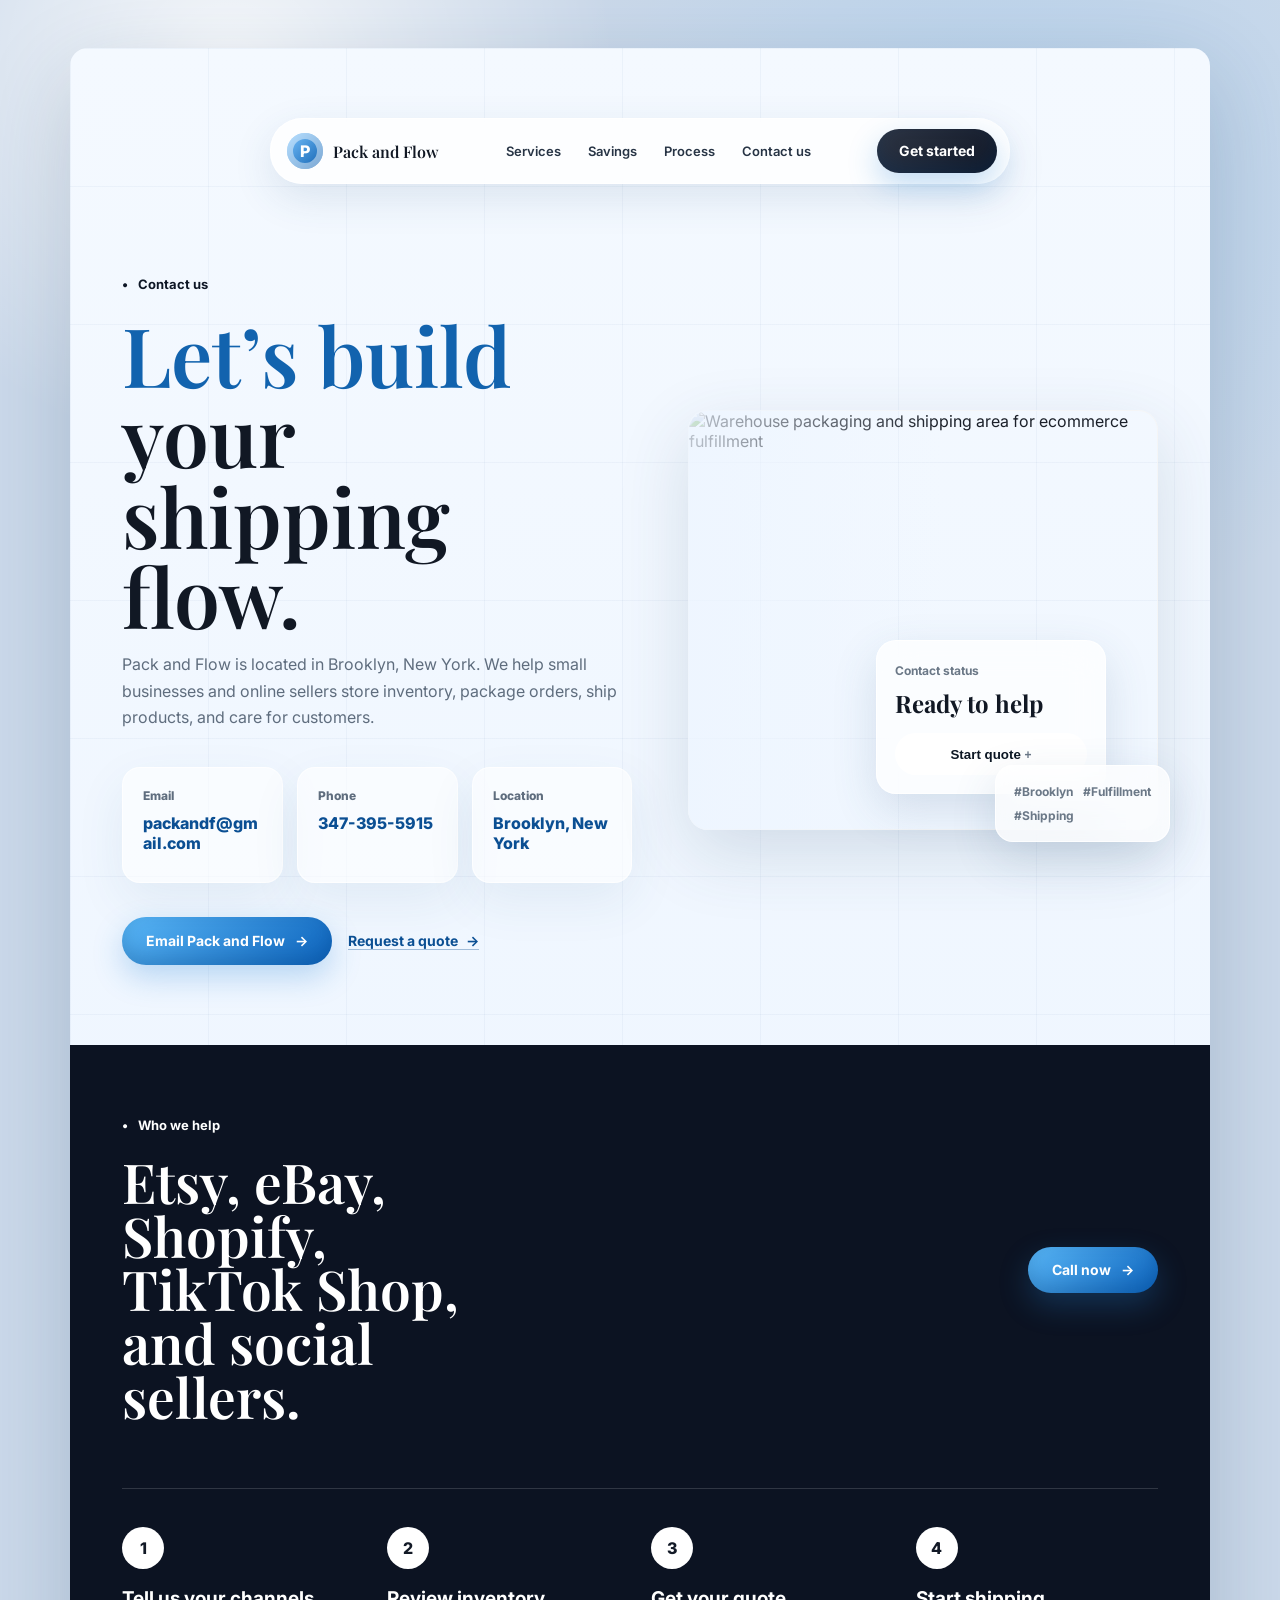
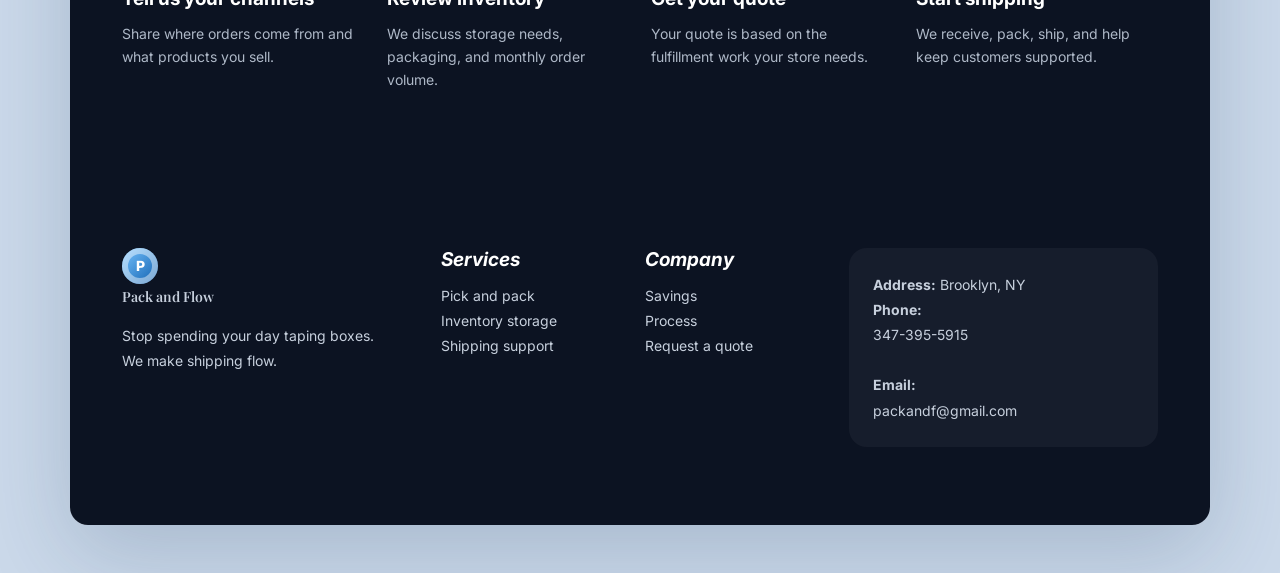
==== contact.html @ d9f29c04 "Add files via upload" ====
<!DOCTYPE html>
<html lang="en">
<head>
  <meta charset="UTF-8">
  <meta name="viewport" content="width=device-width, initial-scale=1.0">
  <title>Contact Pack and Flow | Brooklyn Fulfillment</title>
  <meta name="description" content="Contact Pack and Flow in Brooklyn, New York for ecommerce fulfillment, packaging, shipping, storage, and online seller support.">
  <link rel="preconnect" href="https://fonts.googleapis.com">
  <link rel="preconnect" href="https://fonts.gstatic.com" crossorigin>
  <link href="https://fonts.googleapis.com/css2?family=Inter:wght@400;500;600;700;800&family=Playfair+Display:wght@500;600;700&display=swap" rel="stylesheet">
  <link rel="stylesheet" href="styles.css">
</head>
<body>
  <div class="page-shell contact-page">
    <header class="site-header">
      <a class="brand" href="index.html" aria-label="Pack and Flow homepage">
        <span class="brand-mark">P</span>
        <span>Pack and Flow</span>
      </a>
      <nav class="main-nav" aria-label="Primary navigation">
        <a href="index.html#services">Services</a>
        <a href="index.html#savings">Savings</a>
        <a href="index.html#process">Process</a>
        <a href="contact.html">Contact us</a>
      </nav>
      <a class="nav-button" href="index.html#quote">Get started</a>
    </header>

    <main>
      <section class="section contact-hero">
        <div>
          <p class="eyebrow">Contact us</p>
          <h1>Let’s build your shipping flow.</h1>
          <p class="lead">Pack and Flow is located in Brooklyn, New York. We help small businesses and online sellers store inventory, package orders, ship products, and care for customers.</p>
          <div class="contact-cards">
            <article>
              <span>Email</span>
              <a href="mailto:packandf@gmail.com">packandf@gmail.com</a>
            </article>
            <article>
              <span>Phone</span>
              <a href="tel:3473955915">347-395-5915</a>
            </article>
            <article>
              <span>Location</span>
              <strong>Brooklyn, New York</strong>
            </article>
          </div>
          <div class="hero-actions">
            <a class="primary-button" href="mailto:packandf@gmail.com">Email Pack and Flow <span aria-hidden="true">→</span></a>
            <a class="text-link" href="index.html#quote">Request a quote <span aria-hidden="true">→</span></a>
          </div>
        </div>
        <div class="hero-visual">
          <img src="assets/warehouse-fulfillment-hero.png" alt="Warehouse packaging and shipping area for ecommerce fulfillment">
          <div class="glass-card order-card">
            <span>Contact status</span>
            <strong>Ready to help</strong>
            <button type="button">Start quote <span>+</span></button>
          </div>
          <div class="glass-card tag-card">
            <span>#Brooklyn</span>
            <span>#Fulfillment</span>
            <span>#Shipping</span>
          </div>
        </div>
      </section>

      <section class="dark-band contact-band">
        <div class="dark-heading">
          <div>
            <p class="eyebrow light">Who we help</p>
            <h2>Etsy, eBay, Shopify, TikTok Shop, and social sellers.</h2>
          </div>
          <a class="primary-button small" href="tel:3473955915">Call now <span>→</span></a>
        </div>
        <div class="steps">
          <article>
            <span>1</span>
            <h3>Tell us your channels</h3>
            <p>Share where orders come from and what products you sell.</p>
          </article>
          <article>
            <span>2</span>
            <h3>Review inventory</h3>
            <p>We discuss storage needs, packaging, and monthly order volume.</p>
          </article>
          <article>
            <span>3</span>
            <h3>Get your quote</h3>
            <p>Your quote is based on the fulfillment work your store needs.</p>
          </article>
          <article>
            <span>4</span>
            <h3>Start shipping</h3>
            <p>We receive, pack, ship, and help keep customers supported.</p>
          </article>
        </div>
      </section>
    </main>

    <footer class="footer">
      <div>
        <a class="brand footer-brand" href="index.html">
          <span class="brand-mark">P</span>
          <span>Pack and Flow</span>
        </a>
        <p>Stop spending your day taping boxes. We make shipping flow.</p>
      </div>
      <div>
        <h3>Services</h3>
        <a href="index.html#services">Pick and pack</a>
        <a href="index.html#services">Inventory storage</a>
        <a href="index.html#services">Shipping support</a>
      </div>
      <div>
        <h3>Company</h3>
        <a href="index.html#savings">Savings</a>
        <a href="index.html#process">Process</a>
        <a href="index.html#quote">Request a quote</a>
      </div>
      <address>
        <strong>Address:</strong> Brooklyn, NY<br>
        <strong>Phone:</strong> <a href="tel:3473955915">347-395-5915</a><br>
        <strong>Email:</strong> <a href="mailto:packandf@gmail.com">packandf@gmail.com</a>
      </address>
    </footer>
  </div>
</body>
</html>
---- styles.css ----
:root {
  --ink: #111824;
  --muted: #5f6d7e;
  --blue: #1b77d4;
  --blue-2: #58b5f5;
  --paper: #edf5ff;
  --line: rgba(51, 89, 127, 0.12);
  --glass: rgba(255, 255, 255, 0.72);
  --dark: #0c1322;
  --shadow: 0 24px 70px rgba(34, 73, 111, 0.16);
}

* {
  box-sizing: border-box;
}

html {
  scroll-behavior: smooth;
}

body {
  margin: 0;
  color: var(--ink);
  font-family: Inter, system-ui, sans-serif;
  background: #cbd9ea;
}

body::before {
  position: fixed;
  inset: 0;
  z-index: -1;
  content: "";
  background:
    radial-gradient(circle at 18% 8%, rgba(255, 255, 255, 0.86), transparent 24rem),
    radial-gradient(circle at 78% 22%, rgba(103, 183, 245, 0.2), transparent 28rem),
    #cbd9ea;
}

a {
  color: inherit;
  text-decoration: none;
}

img {
  display: block;
  max-width: 100%;
}

.page-shell {
  width: min(100% - 40px, 1140px);
  margin: 48px auto;
  overflow: hidden;
  border-radius: 18px;
  background:
    linear-gradient(rgba(25, 88, 142, 0.045) 1px, transparent 1px),
    linear-gradient(90deg, rgba(25, 88, 142, 0.045) 1px, transparent 1px),
    linear-gradient(180deg, #f4f9ff 0%, #edf5ff 74%, #eaf3ff 100%);
  background-size: 138px 138px, 138px 138px, auto;
  box-shadow: 0 28px 90px rgba(27, 54, 88, 0.2);
}

.site-header {
  position: sticky;
  top: 16px;
  z-index: 10;
  display: flex;
  align-items: center;
  justify-content: space-between;
  width: min(100% - 96px, 740px);
  min-height: 58px;
  margin: 70px auto 0;
  padding: 10px 12px 10px 16px;
  border: 1px solid rgba(255, 255, 255, 0.76);
  border-radius: 32px;
  background: rgba(255, 255, 255, 0.82);
  box-shadow: 0 14px 40px rgba(43, 83, 124, 0.12);
  backdrop-filter: blur(22px);
}

.brand,
.main-nav,
.hero-actions,
.social-proof,
.dark-heading,
.footer {
  display: flex;
  align-items: center;
}

.brand {
  gap: 10px;
  font-family: "Playfair Display", Georgia, serif;
  font-size: 16px;
  font-weight: 600;
}

.brand-mark {
  display: grid;
  width: 36px;
  height: 36px;
  place-items: center;
  border-radius: 50%;
  color: white;
  font-family: Inter, sans-serif;
  font-weight: 800;
  background: linear-gradient(135deg, #79c4ff, #0f5fae);
  box-shadow: inset 0 0 0 6px rgba(255, 255, 255, 0.45);
}

.main-nav {
  gap: 27px;
  font-size: 13px;
  font-weight: 600;
  color: #273445;
}

.nav-button,
.primary-button {
  display: inline-flex;
  align-items: center;
  justify-content: center;
  gap: 10px;
  min-height: 48px;
  padding: 0 24px;
  border: 0;
  border-radius: 999px;
  color: white;
  font: 700 14px/1 Inter, sans-serif;
  cursor: pointer;
  background: linear-gradient(135deg, var(--blue-2), #0d64bd);
  box-shadow: inset 0 -8px 18px rgba(1, 54, 108, 0.22), 0 12px 30px rgba(35, 128, 212, 0.28);
}

.nav-button {
  min-height: 44px;
  padding-inline: 22px;
  background: linear-gradient(135deg, #2d3544, #111827);
}

.section {
  padding: 80px 52px;
}

.hero {
  display: grid;
  grid-template-columns: 1.02fr 0.98fr;
  gap: 42px;
  align-items: center;
  min-height: 520px;
  padding-top: 84px;
}

.eyebrow,
.label-line {
  margin: 0 0 22px;
  font-size: 13px;
  font-weight: 700;
  color: #0e1726;
}

.eyebrow::before,
.label-line::before {
  content: "•";
  margin-right: 10px;
}

h1,
h2 {
  margin: 0;
  font-family: "Playfair Display", Georgia, serif;
  font-weight: 600;
  line-height: 0.98;
  letter-spacing: 0;
}

h1 {
  max-width: 610px;
  font-size: clamp(48px, 7vw, 82px);
}

h2 {
  font-size: clamp(36px, 4.3vw, 58px);
}

h1::first-line,
.intro h2::first-line,
.savings h2::first-line,
.cta h2::first-line {
  color: #1263ae;
}

.lead,
.intro > p,
.savings p,
.quote-copy p,
.cta p {
  max-width: 650px;
  color: var(--muted);
  font-size: 16px;
  line-height: 1.65;
}

.hero-actions {
  flex-wrap: wrap;
  gap: 16px;
  margin-top: 34px;
}

.text-link {
  display: inline-flex;
  align-items: center;
  gap: 8px;
  color: #0b4f93;
  font-size: 14px;
  font-weight: 700;
  border-bottom: 1px solid rgba(11, 79, 147, 0.35);
}

.social-proof {
  gap: 12px;
  margin-top: 18px;
  color: #273445;
  font-size: 14px;
  font-weight: 600;
}

.avatar-stack {
  display: flex;
}

.avatar-stack span {
  width: 24px;
  height: 24px;
  margin-right: -7px;
  border: 2px solid white;
  border-radius: 50%;
}

.avatar-stack span:nth-child(1) { background: #d7a16b; }
.avatar-stack span:nth-child(2) { background: #3f8fd6; }
.avatar-stack span:nth-child(3) { background: #142133; }
.avatar-stack span:nth-child(4) { background: #ef7a72; }

.hero-visual,
.cta-visual {
  position: relative;
  min-height: 390px;
}

.hero-visual img,
.cta-visual img {
  width: 100%;
  height: 420px;
  object-fit: cover;
  border: 1px solid rgba(255, 255, 255, 0.86);
  border-radius: 20px;
  filter: saturate(0.86) contrast(0.92);
  box-shadow: var(--shadow);
}

.hero-visual::after {
  position: absolute;
  inset: 0;
  content: "";
  border-radius: 20px;
  background: linear-gradient(90deg, rgba(237, 245, 255, 0.76), transparent 54%);
  pointer-events: none;
}

.glass-card {
  border: 1px solid rgba(255, 255, 255, 0.8);
  background: var(--glass);
  box-shadow: 0 16px 45px rgba(54, 92, 129, 0.16);
  backdrop-filter: blur(18px);
}

.floating-card {
  position: absolute;
  z-index: 2;
  display: flex;
  align-items: center;
  gap: 8px;
  min-width: 190px;
  padding: 12px 18px;
  border-radius: 18px;
  color: #6a7685;
  font-size: 13px;
  font-weight: 700;
}

.check {
  display: grid;
  width: 17px;
  height: 17px;
  place-items: center;
  border: 1px solid #9eb0c2;
  border-radius: 50%;
  font-size: 11px;
}

.card-top { top: 42px; left: -12px; }
.card-mid { top: 94px; left: 18px; opacity: 0.78; }

.order-card {
  position: absolute;
  right: 52px;
  bottom: 36px;
  z-index: 3;
  width: 230px;
  padding: 18px;
  border-radius: 20px;
}

.order-card span,
.tag-card span,
.price-label {
  color: #6b7887;
  font-size: 12px;
  font-weight: 700;
}

.order-card strong {
  display: block;
  margin: 8px 0 14px;
  font-family: "Playfair Display", Georgia, serif;
  font-size: 24px;
}

.order-card button {
  width: 100%;
  min-height: 42px;
  border: 0;
  border-radius: 999px;
  color: #0d1724;
  font-weight: 800;
  background: white;
}

.tag-card {
  position: absolute;
  right: -12px;
  bottom: -12px;
  z-index: 4;
  display: grid;
  grid-template-columns: repeat(2, max-content);
  gap: 9px;
  padding: 18px;
  border-radius: 18px;
}

.logo-strip {
  display: grid;
  grid-template-columns: repeat(6, 1fr);
  gap: 20px;
  padding: 30px 48px 62px;
  color: rgba(73, 86, 105, 0.42);
  font-size: 18px;
  font-weight: 800;
}

.intro {
  padding-top: 64px;
}

.intro h2 {
  max-width: 940px;
}

.metrics {
  display: grid;
  grid-template-columns: repeat(3, 1fr);
  gap: 14px;
  margin-top: 64px;
}

.metrics article,
.feature-grid article,
.comparison-card,
.quote-form {
  border: 1px solid rgba(255, 255, 255, 0.72);
  border-radius: 18px;
  background: rgba(255, 255, 255, 0.58);
  box-shadow: 0 18px 50px rgba(39, 83, 123, 0.08);
}

.metrics article {
  padding: 28px 24px;
  text-align: center;
}

.metrics strong {
  display: block;
  margin-bottom: 10px;
  font-family: "Playfair Display", Georgia, serif;
  font-size: 34px;
  font-weight: 600;
}

.metrics span {
  color: var(--muted);
  font-size: 14px;
  line-height: 1.55;
}

.center-heading {
  max-width: 560px;
  margin: 0 auto 56px;
  text-align: center;
}

.label-line {
  display: flex;
  align-items: center;
  justify-content: center;
  gap: 18px;
  color: #546273;
}

.label-line::after {
  width: 78px;
  height: 1px;
  content: "";
  background: rgba(36, 72, 110, 0.16);
}

.feature-grid {
  display: grid;
  grid-template-columns: repeat(3, 1fr);
  gap: 18px;
}

.feature-grid article {
  min-height: 218px;
  padding: 26px 24px;
}

.icon {
  display: grid;
  width: 38px;
  height: 38px;
  place-items: center;
  margin-bottom: 28px;
  border-radius: 10px;
  font-weight: 900;
}

.red { color: #d83f42; background: #fee5e7; }
.blue { color: #176ec7; background: #e1efff; }
.green { color: #2d9b4b; background: #e7f8e8; }
.mint { color: #168f75; background: #e2f6f2; }
.coral { color: #e36d5e; background: #ffe9e5; }
.slate { color: #427196; background: #e8eef6; }

.feature-grid h3,
.steps h3,
.footer h3 {
  margin: 0 0 12px;
  font-size: 19px;
}

.feature-grid p,
.steps p {
  margin: 0 0 26px;
  color: var(--muted);
  font-size: 14px;
  line-height: 1.65;
}

.feature-grid a {
  color: #0d65ad;
  font-size: 14px;
  font-weight: 800;
}

.dark-band {
  padding: 72px 52px;
  color: white;
  background: var(--dark);
}

.light {
  color: white;
}

.dark-heading {
  justify-content: space-between;
  gap: 32px;
  margin-bottom: 64px;
}

.dark-heading h2 {
  max-width: 380px;
}

.small {
  min-height: 46px;
}

.steps {
  display: grid;
  grid-template-columns: repeat(4, 1fr);
  gap: 22px;
  border-top: 1px solid rgba(255, 255, 255, 0.15);
  padding-top: 38px;
}

.steps span {
  display: grid;
  width: 42px;
  height: 42px;
  place-items: center;
  margin-bottom: 18px;
  border-radius: 50%;
  color: #121926;
  font-weight: 800;
  background: white;
}

.steps p {
  color: #aeb8c7;
}

.savings,
.quote-section,
.cta {
  display: grid;
  grid-template-columns: 1fr 0.92fr;
  gap: 56px;
  align-items: center;
}

.benefit-list {
  display: grid;
  gap: 14px;
  margin: 28px 0 0;
  padding: 0;
  list-style: none;
}

.benefit-list li {
  padding: 17px 20px;
  border-radius: 16px;
  background: rgba(255, 255, 255, 0.62);
  box-shadow: 0 12px 35px rgba(47, 83, 121, 0.08);
}

.benefit-list li::before {
  content: "✓";
  margin-right: 12px;
  color: #1470c6;
  font-weight: 900;
}

.comparison-card {
  padding: 22px;
}

.toggle {
  display: flex;
  width: max-content;
  margin-left: auto;
  padding: 5px;
  border-radius: 999px;
  color: white;
  font-size: 13px;
  font-weight: 800;
  background: linear-gradient(135deg, #1d78d3, #69c5f5);
}

.toggle span {
  padding: 9px 16px;
  border-radius: 999px;
}

.toggle span:last-child {
  background: rgba(255, 255, 255, 0.24);
}

.comparison-card article {
  margin-top: 22px;
  padding: 26px;
  border: 1px solid rgba(28, 94, 151, 0.08);
  border-radius: 18px;
  background: rgba(255, 255, 255, 0.6);
}

.comparison-card strong {
  display: block;
  margin: 8px 0;
  color: #126cc0;
  font-family: "Playfair Display", Georgia, serif;
  font-size: 50px;
  font-weight: 600;
}

.comparison-card p {
  margin: 0;
  font-size: 14px;
}

.highlight {
  box-shadow: inset 0 0 0 2px rgba(43, 143, 222, 0.2);
}

.quote-form {
  display: grid;
  grid-template-columns: repeat(2, 1fr);
  gap: 16px;
  padding: 24px;
}

.page-shell.contact-page {
  min-height: 100vh;
}

.contact-hero {
  display: grid;
  grid-template-columns: 1fr 0.92fr;
  gap: 56px;
  align-items: center;
  padding-top: 92px;
}

.contact-cards {
  display: grid;
  grid-template-columns: repeat(3, 1fr);
  gap: 14px;
  margin-top: 36px;
}

.contact-cards article {
  min-height: 116px;
  padding: 20px;
  border: 1px solid rgba(255, 255, 255, 0.72);
  border-radius: 18px;
  background: rgba(255, 255, 255, 0.58);
  box-shadow: 0 18px 50px rgba(39, 83, 123, 0.08);
}

.contact-cards span {
  display: block;
  margin-bottom: 10px;
  color: var(--muted);
  font-size: 12px;
  font-weight: 800;
}

.contact-cards a,
.contact-cards strong {
  color: #0b4f93;
  font-size: 16px;
  font-weight: 800;
  word-break: break-word;
}

.quote-form label {
  display: grid;
  gap: 9px;
  color: #273445;
  font-size: 13px;
  font-weight: 800;
}

.wide,
.form-submit,
.form-note {
  grid-column: 1 / -1;
}

input,
select,
textarea {
  width: 100%;
  border: 1px solid rgba(40, 86, 130, 0.14);
  border-radius: 14px;
  padding: 14px 15px;
  color: var(--ink);
  font: 500 15px/1.4 Inter, sans-serif;
  background: rgba(255, 255, 255, 0.82);
  outline: none;
}

textarea {
  resize: vertical;
}

input:focus,
select:focus,
textarea:focus {
  border-color: rgba(26, 116, 204, 0.72);
  box-shadow: 0 0 0 4px rgba(26, 116, 204, 0.12);
}

.form-submit {
  width: 100%;
}

.form-note {
  min-height: 20px;
  margin: 0;
  color: #1263ae;
  font-size: 13px;
  font-weight: 800;
}

.cta {
  padding-bottom: 92px;
}

.cta-visual img {
  height: 340px;
}

.mini-chart {
  position: absolute;
  right: 8px;
  top: 26px;
  display: flex;
  align-items: center;
  gap: 20px;
  padding: 16px 18px;
  border-radius: 18px;
}

.mini-chart strong {
  display: grid;
  width: 70px;
  height: 70px;
  place-items: center;
  border: 8px solid #1680db;
  border-radius: 50%;
  font-size: 18px;
}

.mini-chart span {
  max-width: 135px;
  color: #596879;
  font-size: 13px;
  font-weight: 800;
}

.footer {
  display: grid;
  grid-template-columns: 1.2fr 0.7fr 0.7fr 1.35fr;
  gap: 44px;
  padding: 58px 52px 78px;
  align-items: start;
  color: white;
  background: var(--dark);
}

.footer p,
.footer a,
.footer address {
  color: #c7d0dd;
  font-size: 14px;
  line-height: 1.8;
}

.footer a {
  display: block;
}

.footer-brand {
  color: white;
}

.footer h3 {
  font-style: italic;
}

.footer address {
  padding: 24px;
  border-radius: 18px;
  background: rgba(255, 255, 255, 0.045);
  font-style: normal;
}

@media (max-width: 900px) {
  .page-shell {
    width: 100%;
    margin: 0;
    border-radius: 0;
  }

  .site-header {
    width: calc(100% - 24px);
    margin-top: 12px;
  }

  .main-nav {
    display: none;
  }

  .hero,
  .savings,
  .quote-section,
  .cta,
  .contact-hero,
  .footer {
    grid-template-columns: 1fr;
  }

  .section,
  .dark-band {
    padding-inline: 24px;
  }

  .logo-strip,
  .metrics,
  .feature-grid,
  .contact-cards,
  .steps {
    grid-template-columns: 1fr 1fr;
  }

  .hero-visual {
    min-height: 320px;
  }
}

@media (max-width: 620px) {
  .site-header {
    border-radius: 22px;
  }

  .brand span:last-child {
    max-width: 92px;
    line-height: 1.05;
  }

  .nav-button {
    padding-inline: 15px;
  }

  .section {
    padding-block: 62px;
  }

  .hero {
    padding-top: 52px;
  }

  .hero-visual img,
  .cta-visual img {
    height: 300px;
  }

  .floating-card,
  .tag-card {
    display: none;
  }

  .order-card {
    right: 12px;
    bottom: 14px;
    width: 200px;
  }

  .logo-strip,
  .metrics,
  .feature-grid,
  .steps,
  .contact-cards,
  .quote-form {
    grid-template-columns: 1fr;
  }

  .dark-heading {
    display: block;
  }

  .dark-heading .primary-button {
    margin-top: 24px;
  }
}
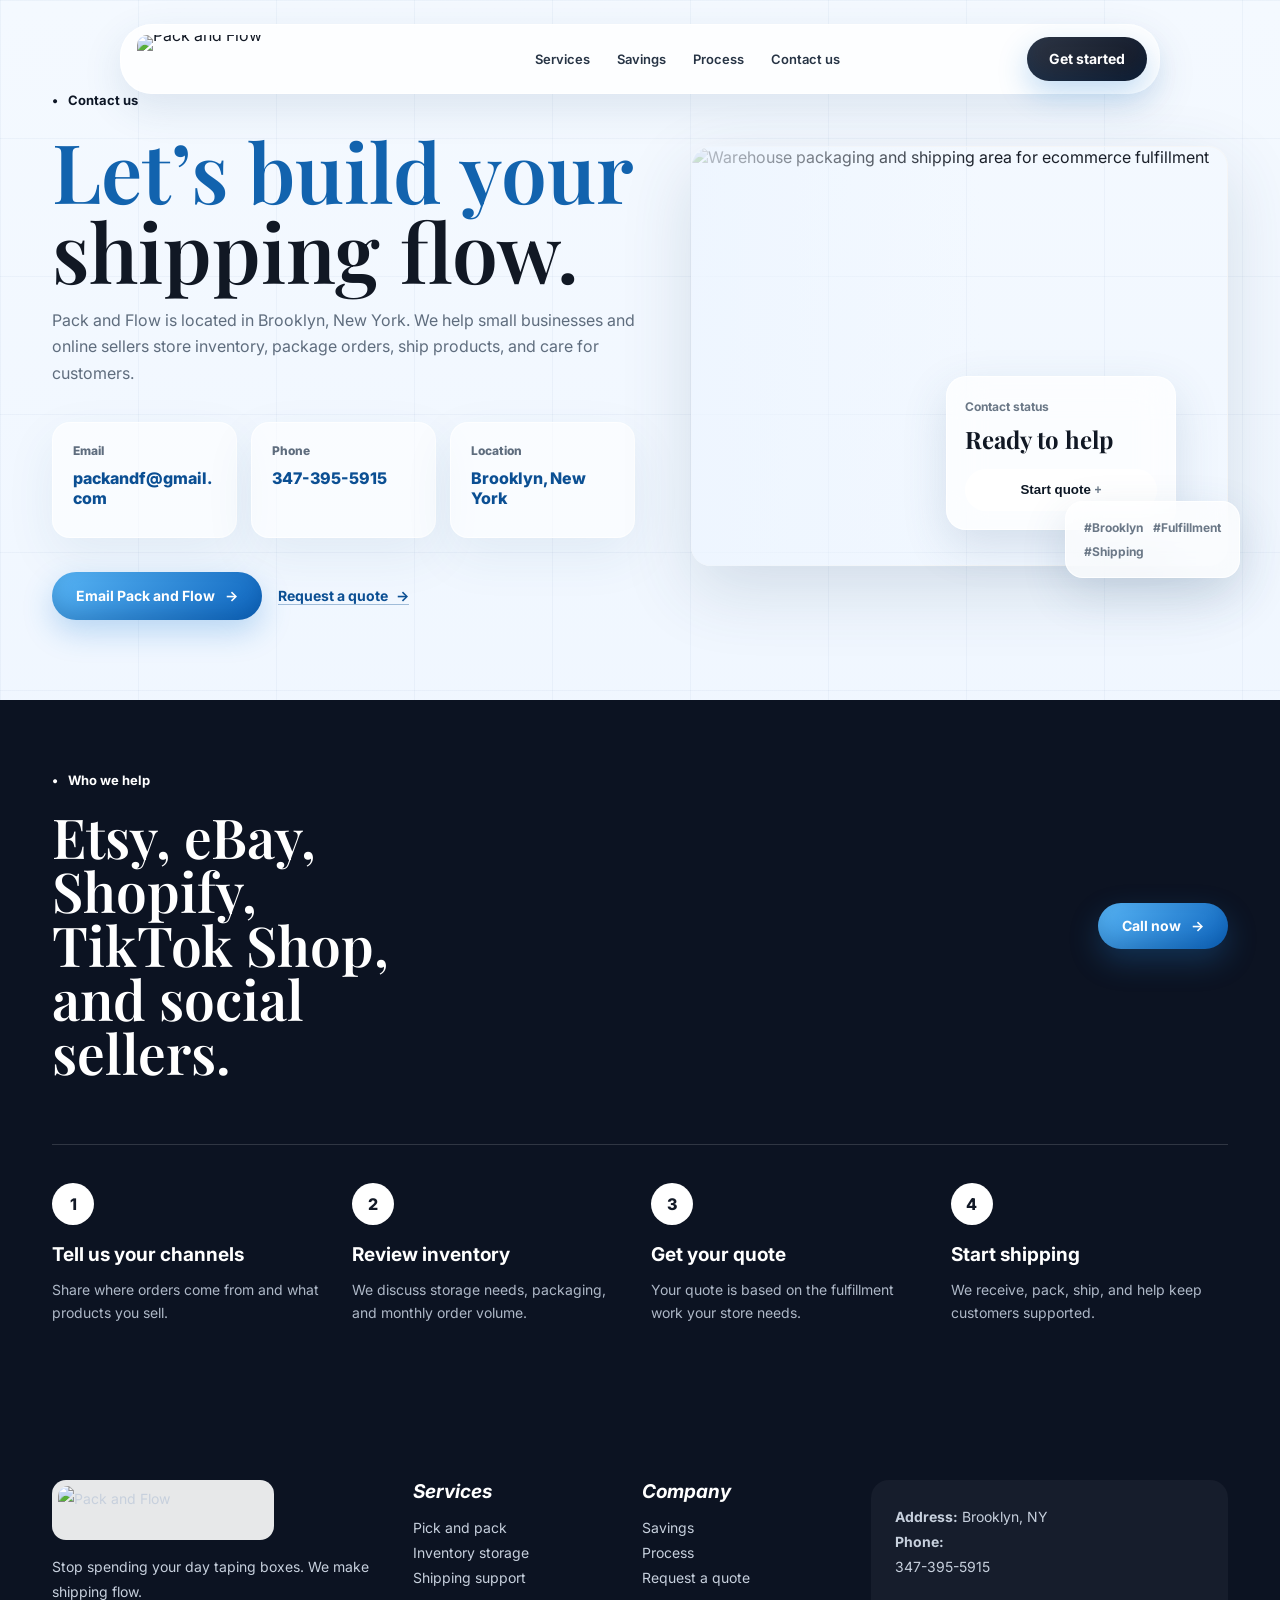
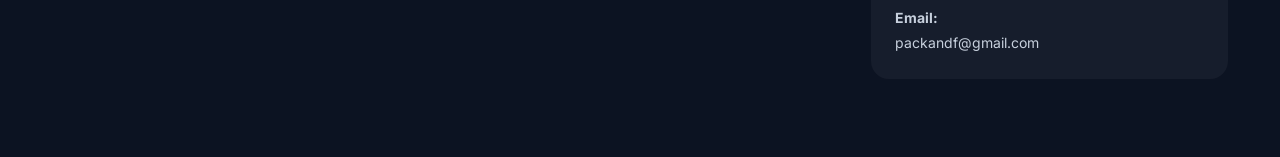
==== commit a5953d1a: "Add files via upload" ====
--- a/contact.html
+++ b/contact.html
@@ -14,8 +14,7 @@
   <div class="page-shell contact-page">
     <header class="site-header">
       <a class="brand" href="index.html" aria-label="Pack and Flow homepage">
-        <span class="brand-mark">P</span>
-        <span>Pack and Flow</span>
+        <img class="brand-logo" src="assets/pack-and-flow-logo.png" alt="Pack and Flow">
       </a>
       <nav class="main-nav" aria-label="Primary navigation">
         <a href="index.html#services">Services</a>
@@ -102,8 +101,7 @@
     <footer class="footer">
       <div>
         <a class="brand footer-brand" href="index.html">
-          <span class="brand-mark">P</span>
-          <span>Pack and Flow</span>
+          <img class="brand-logo" src="assets/pack-and-flow-logo.png" alt="Pack and Flow">
         </a>
         <p>Stop spending your day taping boxes. We make shipping flow.</p>
       </div>
--- a/styles.css
+++ b/styles.css
@@ -47,10 +47,10 @@
 }
 
 .page-shell {
-  width: min(100% - 40px, 1140px);
-  margin: 48px auto;
+  width: 100%;
+  margin: 0;
   overflow: hidden;
-  border-radius: 18px;
+  border-radius: 0;
   background:
     linear-gradient(rgba(25, 88, 142, 0.045) 1px, transparent 1px),
     linear-gradient(90deg, rgba(25, 88, 142, 0.045) 1px, transparent 1px),
@@ -60,15 +60,17 @@
 }
 
 .site-header {
-  position: sticky;
-  top: 16px;
+  position: fixed;
+  top: 24px;
+  left: 50%;
+  transform: translateX(-50%);
   z-index: 10;
   display: flex;
   align-items: center;
   justify-content: space-between;
-  width: min(100% - 96px, 740px);
-  min-height: 58px;
-  margin: 70px auto 0;
+  width: min(100% - 48px, 1040px);
+  min-height: 66px;
+  margin: 0;
   padding: 10px 12px 10px 16px;
   border: 1px solid rgba(255, 255, 255, 0.76);
   border-radius: 32px;
@@ -88,23 +90,15 @@
 }
 
 .brand {
-  gap: 10px;
-  font-family: "Playfair Display", Georgia, serif;
-  font-size: 16px;
-  font-weight: 600;
-}
-
-.brand-mark {
-  display: grid;
-  width: 36px;
-  height: 36px;
-  place-items: center;
-  border-radius: 50%;
-  color: white;
-  font-family: Inter, sans-serif;
-  font-weight: 800;
-  background: linear-gradient(135deg, #79c4ff, #0f5fae);
-  box-shadow: inset 0 0 0 6px rgba(255, 255, 255, 0.45);
+  flex: 0 0 auto;
+  line-height: 0;
+}
+
+.brand-logo {
+  width: 210px;
+  height: 48px;
+  object-fit: contain;
+  border-radius: 10px;
 }
 
 .main-nav {
@@ -349,13 +343,81 @@
 }
 
 .logo-strip {
-  display: grid;
-  grid-template-columns: repeat(6, 1fr);
-  gap: 20px;
-  padding: 30px 48px 62px;
-  color: rgba(73, 86, 105, 0.42);
-  font-size: 18px;
+  position: relative;
+  overflow: hidden;
+  padding: 30px 0 62px;
+  -webkit-mask-image: linear-gradient(90deg, transparent, #000 12%, #000 88%, transparent);
+  mask-image: linear-gradient(90deg, transparent, #000 12%, #000 88%, transparent);
+}
+
+.logo-track {
+  display: flex;
+  width: max-content;
+  gap: 18px;
+  animation: logo-slide 28s linear infinite;
+}
+
+.logo-strip:hover .logo-track {
+  animation-play-state: paused;
+}
+
+.logo-card {
+  display: inline-flex;
+  align-items: center;
+  justify-content: center;
+  min-width: 168px;
+  height: 62px;
+  border: 1px solid rgba(255, 255, 255, 0.72);
+  border-radius: 18px;
+  color: rgba(44, 58, 77, 0.58);
+  font-size: 22px;
+  font-weight: 900;
+  background: rgba(255, 255, 255, 0.48);
+  box-shadow: 0 14px 40px rgba(39, 83, 123, 0.06);
+}
+
+.logo-etsy {
+  color: rgba(242, 93, 34, 0.72);
+  font-family: Georgia, serif;
+  font-weight: 700;
+}
+
+.logo-ebay {
+  color: rgba(0, 100, 210, 0.72);
+  letter-spacing: 0;
+}
+
+.logo-shopify {
+  color: rgba(31, 134, 75, 0.72);
+}
+
+.logo-tiktok {
+  color: rgba(13, 20, 34, 0.72);
+}
+
+.logo-amazon {
+  color: rgba(31, 36, 45, 0.64);
   font-weight: 800;
+}
+
+.logo-web {
+  color: rgba(18, 99, 174, 0.66);
+}
+
+@keyframes logo-slide {
+  from {
+    transform: translateX(0);
+  }
+
+  to {
+    transform: translateX(calc(-50% - 9px));
+  }
+}
+
+@media (prefers-reduced-motion: reduce) {
+  .logo-track {
+    animation: none;
+  }
 }
 
 .intro {
@@ -762,7 +824,10 @@
 }
 
 .footer-brand {
-  color: white;
+  width: max-content;
+  padding: 6px;
+  border-radius: 14px;
+  background: rgba(255, 255, 255, 0.9);
 }
 
 .footer h3 {
@@ -785,7 +850,7 @@
 
   .site-header {
     width: calc(100% - 24px);
-    margin-top: 12px;
+    top: 12px;
   }
 
   .main-nav {
@@ -806,7 +871,6 @@
     padding-inline: 24px;
   }
 
-  .logo-strip,
   .metrics,
   .feature-grid,
   .contact-cards,
@@ -824,13 +888,19 @@
     border-radius: 22px;
   }
 
-  .brand span:last-child {
-    max-width: 92px;
-    line-height: 1.05;
+  .brand-logo {
+    width: 156px;
+    height: 40px;
   }
 
   .nav-button {
     padding-inline: 15px;
+  }
+
+  .logo-card {
+    min-width: 142px;
+    height: 54px;
+    font-size: 18px;
   }
 
   .section {
@@ -857,7 +927,6 @@
     width: 200px;
   }
 
-  .logo-strip,
   .metrics,
   .feature-grid,
   .steps,
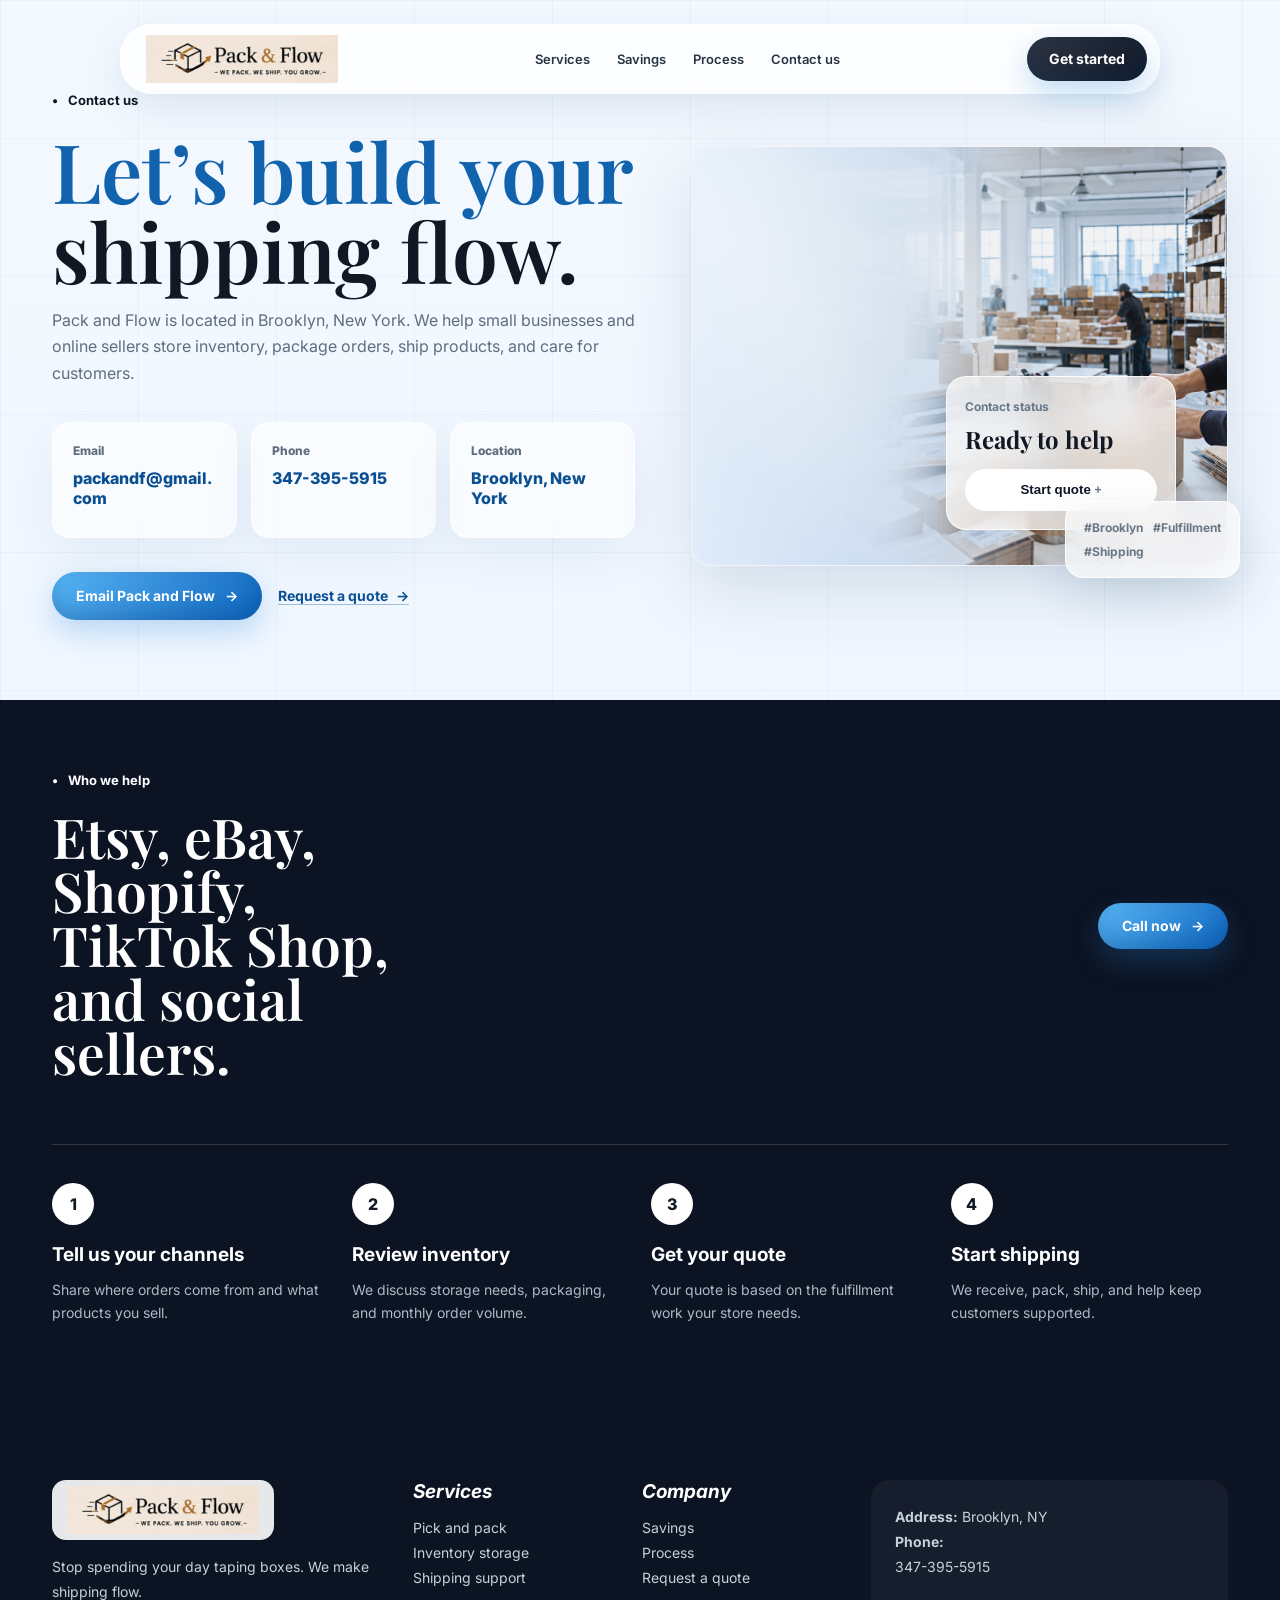
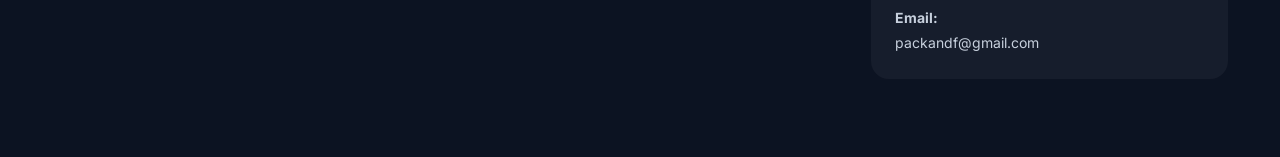
==== commit e656c7e1: "Add files via upload" ====
--- a/contact.html
+++ b/contact.html
@@ -14,7 +14,7 @@
   <div class="page-shell contact-page">
     <header class="site-header">
       <a class="brand" href="index.html" aria-label="Pack and Flow homepage">
-        <img class="brand-logo" src="assets/pack-and-flow-logo.png" alt="Pack and Flow">
+        <img class="brand-logo" src="pack-and-flow-logo.png" alt="Pack and Flow">
       </a>
       <nav class="main-nav" aria-label="Primary navigation">
         <a href="index.html#services">Services</a>
@@ -51,7 +51,7 @@
           </div>
         </div>
         <div class="hero-visual">
-          <img src="assets/warehouse-fulfillment-hero.png" alt="Warehouse packaging and shipping area for ecommerce fulfillment">
+          <img src="warehouse-fulfillment-hero.png" alt="Warehouse packaging and shipping area for ecommerce fulfillment">
           <div class="glass-card order-card">
             <span>Contact status</span>
             <strong>Ready to help</strong>
@@ -101,7 +101,7 @@
     <footer class="footer">
       <div>
         <a class="brand footer-brand" href="index.html">
-          <img class="brand-logo" src="assets/pack-and-flow-logo.png" alt="Pack and Flow">
+          <img class="brand-logo" src="pack-and-flow-logo.png" alt="Pack and Flow">
         </a>
         <p>Stop spending your day taping boxes. We make shipping flow.</p>
       </div>
--- a/styles.css
+++ b/styles.css
@@ -493,7 +493,16 @@
 
 .feature-grid article {
   min-height: 218px;
-  padding: 26px 24px;
+  overflow: hidden;
+  padding: 0 24px 26px;
+}
+
+.feature-image {
+  width: calc(100% + 48px);
+  height: 150px;
+  margin: 0 -24px 22px;
+  object-fit: cover;
+  filter: saturate(0.92) contrast(0.95);
 }
 
 .icon {
